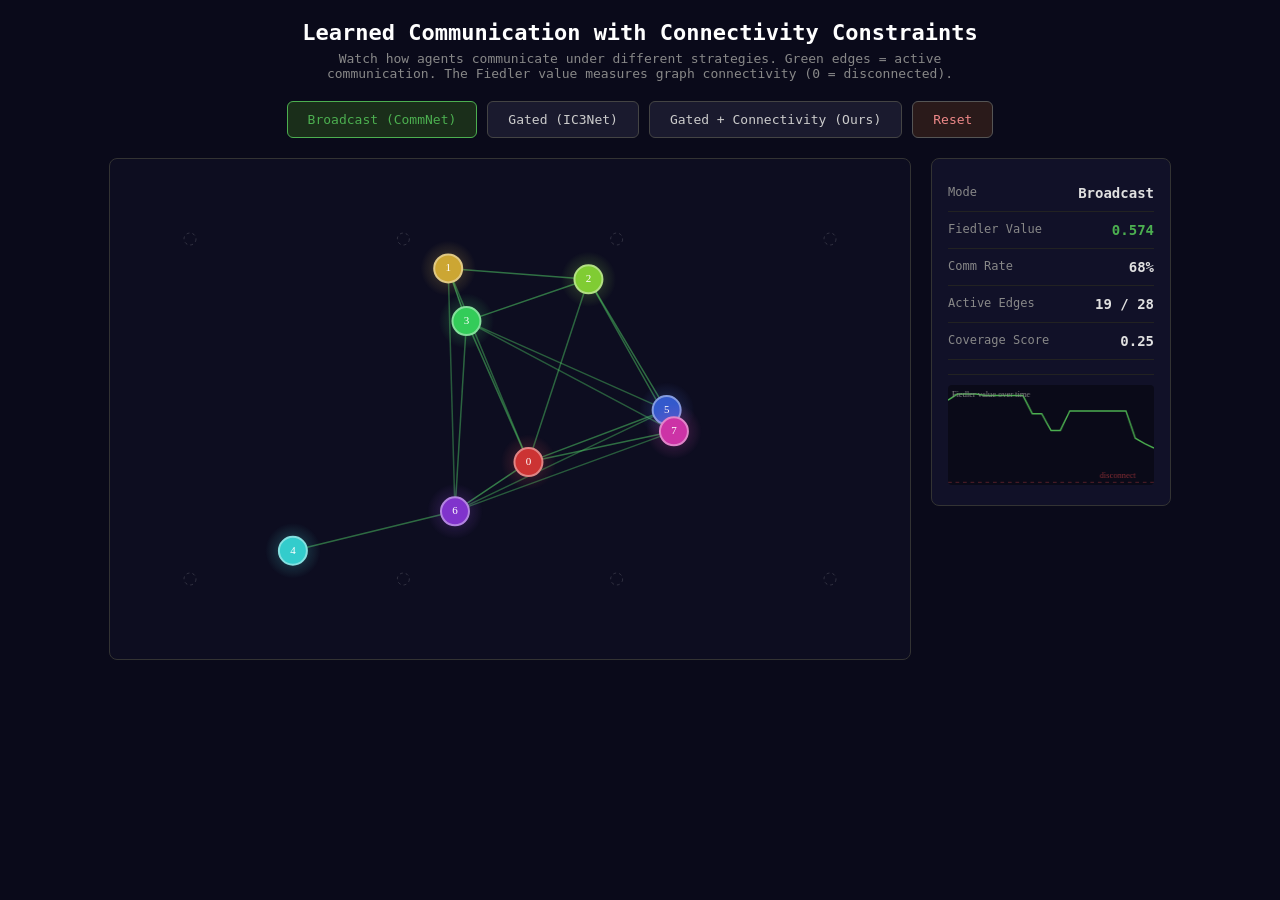
==== demo/index.html @ cccd9932 "Initial commit: graph utilities, communication modules, and interactive demo Core components: - Grap" ====
<!DOCTYPE html>
<html lang="en">
<head>
    <meta charset="UTF-8">
    <meta name="viewport" content="width=device-width, initial-scale=1.0">
    <title>MARL Communication Demo</title>
    <link rel="stylesheet" href="style.css">
</head>
<body>
    <div id="header">
        <h1>Learned Communication with Connectivity Constraints</h1>
        <p>Watch how agents communicate under different strategies. Green edges = active communication. The Fiedler value measures graph connectivity (0 = disconnected).</p>
    </div>

    <div id="controls">
        <button id="btn-broadcast" class="mode-btn active" onclick="setMode('broadcast')">Broadcast (CommNet)</button>
        <button id="btn-gated" class="mode-btn" onclick="setMode('gated')">Gated (IC3Net)</button>
        <button id="btn-ours" class="mode-btn" onclick="setMode('ours')">Gated + Connectivity (Ours)</button>
        <button id="btn-reset" class="reset-btn" onclick="resetAgents()">Reset</button>
    </div>

    <div id="main">
        <canvas id="canvas" width="800" height="500"></canvas>
        <div id="stats">
            <div class="stat">
                <span class="stat-label">Mode</span>
                <span class="stat-value" id="stat-mode">Broadcast</span>
            </div>
            <div class="stat">
                <span class="stat-label">Fiedler Value</span>
                <span class="stat-value" id="stat-fiedler">—</span>
            </div>
            <div class="stat">
                <span class="stat-label">Comm Rate</span>
                <span class="stat-value" id="stat-comm">—</span>
            </div>
            <div class="stat">
                <span class="stat-label">Active Edges</span>
                <span class="stat-value" id="stat-edges">—</span>
            </div>
            <div class="stat">
                <span class="stat-label">Coverage Score</span>
                <span class="stat-value" id="stat-coverage">—</span>
            </div>
            <div id="fiedler-history">
                <canvas id="fiedler-chart" width="220" height="100"></canvas>
            </div>
        </div>
    </div>

    <script src="main.js"></script>
</body>
</html>
---- demo/style.css ----
* {
    margin: 0;
    padding: 0;
    box-sizing: border-box;
}

body {
    background: #0a0a1a;
    color: #e0e0e0;
    font-family: 'Menlo', 'Consolas', monospace;
    padding: 20px;
}

#header {
    text-align: center;
    margin-bottom: 20px;
}

#header h1 {
    font-size: 22px;
    color: #ffffff;
    margin-bottom: 6px;
}

#header p {
    font-size: 13px;
    color: #888;
    max-width: 700px;
    margin: 0 auto;
}

#controls {
    display: flex;
    justify-content: center;
    gap: 10px;
    margin-bottom: 20px;
}

.mode-btn {
    padding: 10px 20px;
    border: 1px solid #444;
    background: #1a1a2e;
    color: #ccc;
    cursor: pointer;
    border-radius: 6px;
    font-family: inherit;
    font-size: 13px;
    transition: all 0.2s;
}

.mode-btn:hover {
    border-color: #666;
    background: #252540;
}

.mode-btn.active {
    border-color: #4CAF50;
    color: #4CAF50;
    background: #1a2e1a;
}

.reset-btn {
    padding: 10px 20px;
    border: 1px solid #555;
    background: #2a1a1a;
    color: #e88;
    cursor: pointer;
    border-radius: 6px;
    font-family: inherit;
    font-size: 13px;
}

.reset-btn:hover {
    background: #3a2020;
}

#main {
    display: flex;
    justify-content: center;
    gap: 20px;
    align-items: flex-start;
}

#canvas {
    border: 1px solid #333;
    border-radius: 8px;
    background: #0d0d20;
}

#stats {
    width: 240px;
    background: #111128;
    border: 1px solid #333;
    border-radius: 8px;
    padding: 16px;
}

.stat {
    display: flex;
    justify-content: space-between;
    padding: 10px 0;
    border-bottom: 1px solid #222;
}

.stat:last-of-type {
    border-bottom: none;
}

.stat-label {
    color: #888;
    font-size: 12px;
}

.stat-value {
    font-size: 14px;
    font-weight: bold;
}

#fiedler-history {
    margin-top: 14px;
    padding-top: 10px;
    border-top: 1px solid #222;
}

#fiedler-chart {
    width: 100%;
    height: 100px;
    border-radius: 4px;
    background: #0a0a18;
}
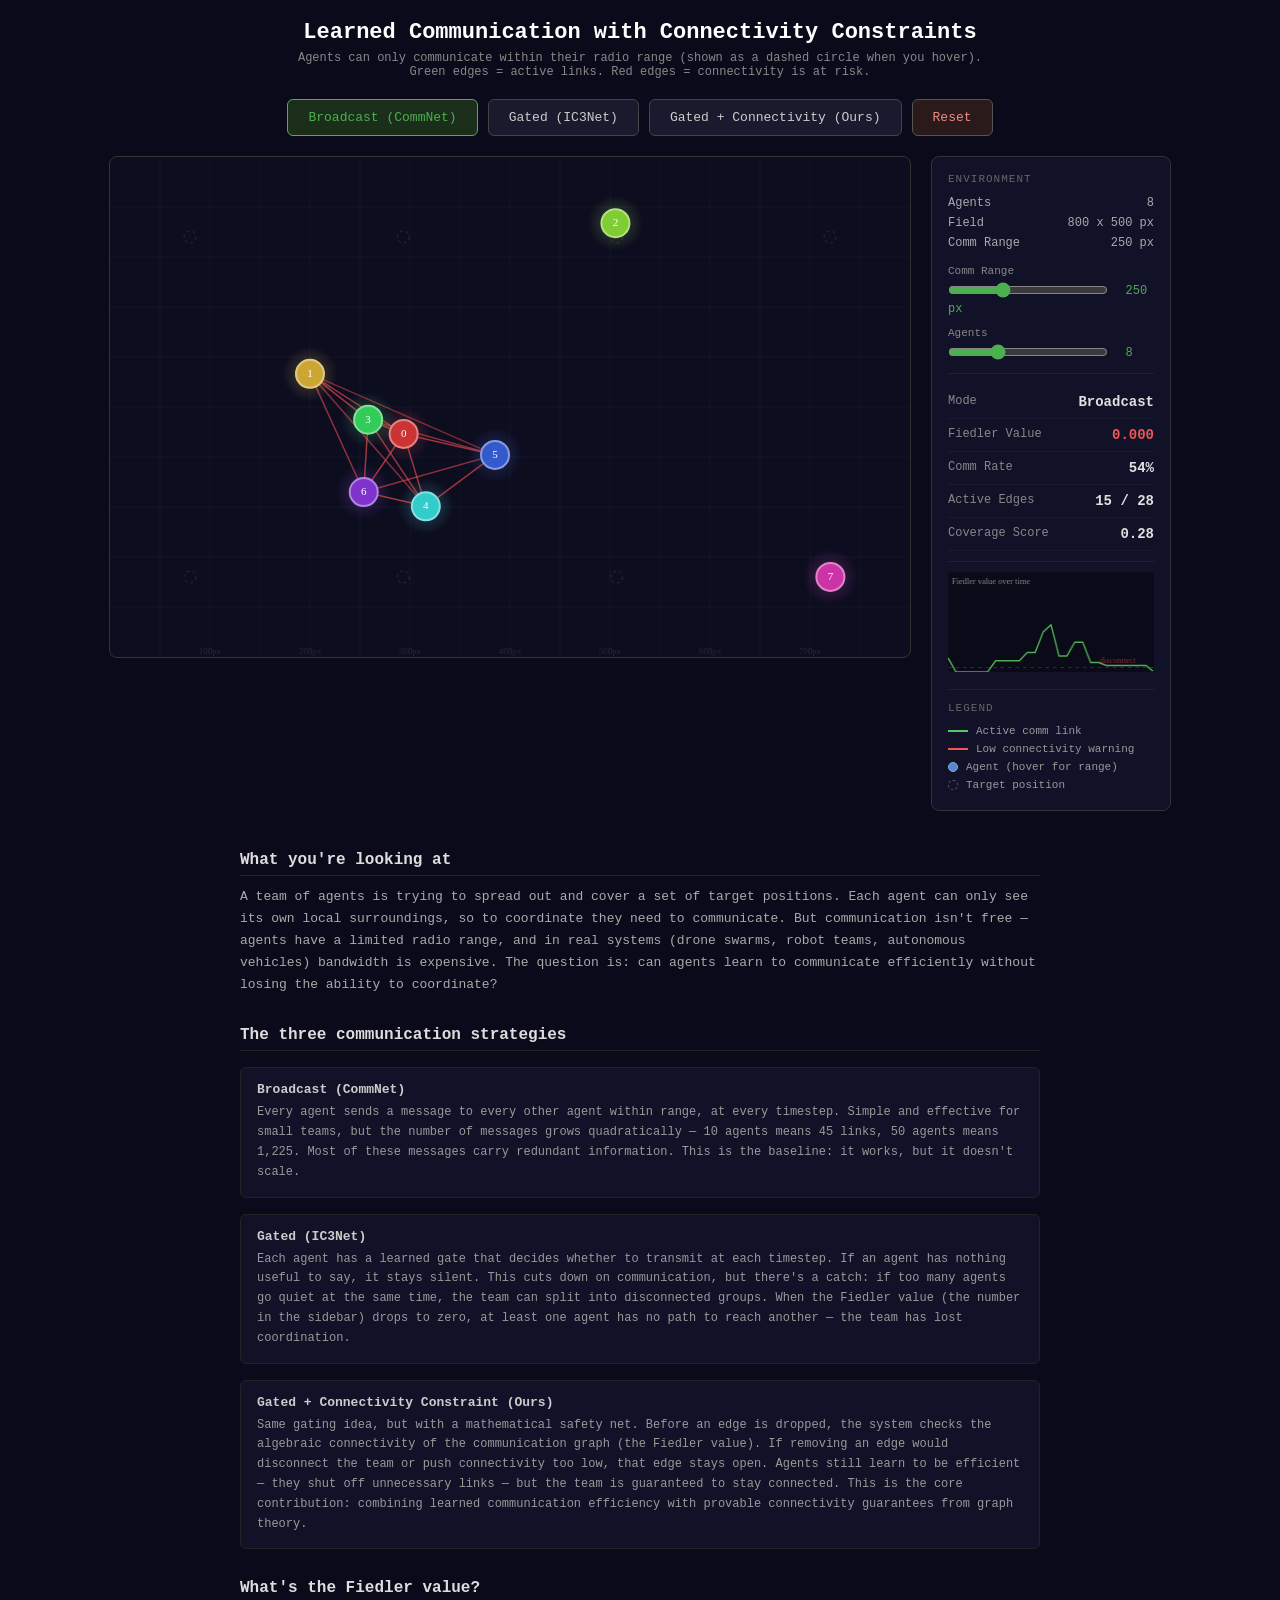
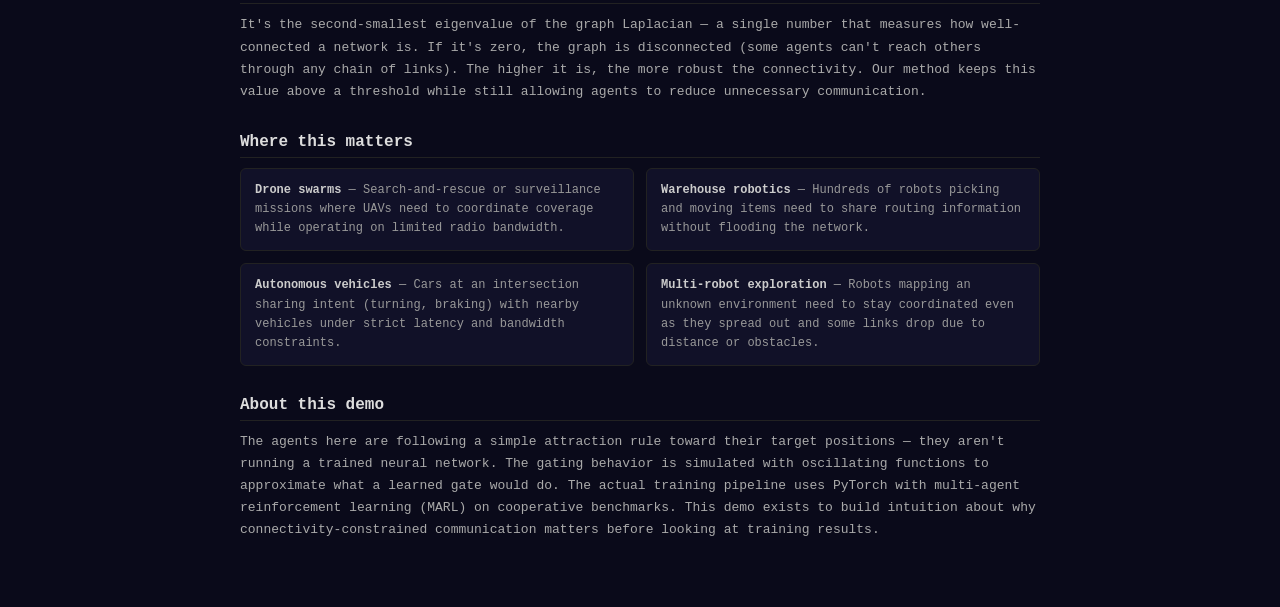
==== commit bea01bf1: "Add PPO training pipeline, MPE environment, results, and comprehensive README - PPO trainer with cen" ====
--- a/demo/index.html
+++ b/demo/index.html
@@ -9,7 +9,7 @@
 <body>
     <div id="header">
         <h1>Learned Communication with Connectivity Constraints</h1>
-        <p>Watch how agents communicate under different strategies. Green edges = active communication. The Fiedler value measures graph connectivity (0 = disconnected).</p>
+        <p>Agents can only communicate within their radio range (shown as a dashed circle when you hover). Green edges = active links. Red edges = connectivity is at risk.</p>
     </div>
 
     <div id="controls">
@@ -20,8 +20,37 @@
     </div>
 
     <div id="main">
-        <canvas id="canvas" width="800" height="500"></canvas>
+        <div id="canvas-container">
+            <canvas id="canvas" width="800" height="500"></canvas>
+        </div>
         <div id="stats">
+            <div id="env-info">
+                <div class="info-title">Environment</div>
+                <div class="info-row">
+                    <span>Agents</span><span id="info-agents">8</span>
+                </div>
+                <div class="info-row">
+                    <span>Field</span><span>800 x 500 px</span>
+                </div>
+                <div class="info-row">
+                    <span>Comm Range</span><span id="info-range">250 px</span>
+                </div>
+            </div>
+
+            <div class="slider-group">
+                <label for="range-slider">Comm Range</label>
+                <input type="range" id="range-slider" min="80" max="600" value="250" oninput="updateRange(this.value)">
+                <span id="range-value">250 px</span>
+            </div>
+
+            <div class="slider-group">
+                <label for="agent-slider">Agents</label>
+                <input type="range" id="agent-slider" min="3" max="20" value="8" oninput="updateAgentCount(this.value)">
+                <span id="agent-value">8</span>
+            </div>
+
+            <div class="divider"></div>
+
             <div class="stat">
                 <span class="stat-label">Mode</span>
                 <span class="stat-value" id="stat-mode">Broadcast</span>
@@ -45,6 +74,69 @@
             <div id="fiedler-history">
                 <canvas id="fiedler-chart" width="220" height="100"></canvas>
             </div>
+
+            <div class="divider"></div>
+            <div id="legend">
+                <div class="legend-title">Legend</div>
+                <div class="legend-item"><span class="legend-line green"></span> Active comm link</div>
+                <div class="legend-item"><span class="legend-line red"></span> Low connectivity warning</div>
+                <div class="legend-item"><span class="legend-circle"></span> Agent (hover for range)</div>
+                <div class="legend-item"><span class="legend-target"></span> Target position</div>
+            </div>
+        </div>
+    </div>
+
+    <div id="explainer">
+        <div class="section">
+            <h2>What you're looking at</h2>
+            <p>A team of agents is trying to spread out and cover a set of target positions. Each agent can only see its own local surroundings, so to coordinate they need to communicate. But communication isn't free — agents have a limited radio range, and in real systems (drone swarms, robot teams, autonomous vehicles) bandwidth is expensive. The question is: can agents learn to communicate efficiently without losing the ability to coordinate?</p>
+        </div>
+
+        <div class="section">
+            <h2>The three communication strategies</h2>
+
+            <div class="method">
+                <h3>Broadcast (CommNet)</h3>
+                <p>Every agent sends a message to every other agent within range, at every timestep. Simple and effective for small teams, but the number of messages grows quadratically — 10 agents means 45 links, 50 agents means 1,225. Most of these messages carry redundant information. This is the baseline: it works, but it doesn't scale.</p>
+            </div>
+
+            <div class="method">
+                <h3>Gated (IC3Net)</h3>
+                <p>Each agent has a learned gate that decides whether to transmit at each timestep. If an agent has nothing useful to say, it stays silent. This cuts down on communication, but there's a catch: if too many agents go quiet at the same time, the team can split into disconnected groups. When the Fiedler value (the number in the sidebar) drops to zero, at least one agent has no path to reach another — the team has lost coordination.</p>
+            </div>
+
+            <div class="method">
+                <h3>Gated + Connectivity Constraint (Ours)</h3>
+                <p>Same gating idea, but with a mathematical safety net. Before an edge is dropped, the system checks the algebraic connectivity of the communication graph (the Fiedler value). If removing an edge would disconnect the team or push connectivity too low, that edge stays open. Agents still learn to be efficient — they shut off unnecessary links — but the team is guaranteed to stay connected. This is the core contribution: combining learned communication efficiency with provable connectivity guarantees from graph theory.</p>
+            </div>
+        </div>
+
+        <div class="section">
+            <h2>What's the Fiedler value?</h2>
+            <p>It's the second-smallest eigenvalue of the graph Laplacian — a single number that measures how well-connected a network is. If it's zero, the graph is disconnected (some agents can't reach others through any chain of links). The higher it is, the more robust the connectivity. Our method keeps this value above a threshold while still allowing agents to reduce unnecessary communication.</p>
+        </div>
+
+        <div class="section">
+            <h2>Where this matters</h2>
+            <div class="use-cases">
+                <div class="use-case">
+                    <strong>Drone swarms</strong> — Search-and-rescue or surveillance missions where UAVs need to coordinate coverage while operating on limited radio bandwidth.
+                </div>
+                <div class="use-case">
+                    <strong>Warehouse robotics</strong> — Hundreds of robots picking and moving items need to share routing information without flooding the network.
+                </div>
+                <div class="use-case">
+                    <strong>Autonomous vehicles</strong> — Cars at an intersection sharing intent (turning, braking) with nearby vehicles under strict latency and bandwidth constraints.
+                </div>
+                <div class="use-case">
+                    <strong>Multi-robot exploration</strong> — Robots mapping an unknown environment need to stay coordinated even as they spread out and some links drop due to distance or obstacles.
+                </div>
+            </div>
+        </div>
+
+        <div class="section">
+            <h2>About this demo</h2>
+            <p>The agents here are following a simple attraction rule toward their target positions — they aren't running a trained neural network. The gating behavior is simulated with oscillating functions to approximate what a learned gate would do. The actual training pipeline uses PyTorch with multi-agent reinforcement learning (MARL) on cooperative benchmarks. This demo exists to build intuition about why connectivity-constrained communication matters before looking at training results.</p>
         </div>
     </div>
 
--- a/demo/style.css
+++ b/demo/style.css
@@ -23,7 +23,7 @@
 }
 
 #header p {
-    font-size: 13px;
+    font-size: 12px;
     color: #888;
     max-width: 700px;
     margin: 0 auto;
@@ -81,10 +81,15 @@
     align-items: flex-start;
 }
 
+#canvas-container {
+    position: relative;
+}
+
 #canvas {
     border: 1px solid #333;
     border-radius: 8px;
     background: #0d0d20;
+    cursor: crosshair;
 }
 
 #stats {
@@ -95,11 +100,60 @@
     padding: 16px;
 }
 
+#env-info {
+    margin-bottom: 12px;
+}
+
+.info-title, .legend-title {
+    font-size: 11px;
+    color: #666;
+    text-transform: uppercase;
+    letter-spacing: 1px;
+    margin-bottom: 8px;
+}
+
+.info-row {
+    display: flex;
+    justify-content: space-between;
+    font-size: 12px;
+    padding: 3px 0;
+    color: #aaa;
+}
+
+.slider-group {
+    margin-bottom: 10px;
+}
+
+.slider-group label {
+    display: block;
+    font-size: 11px;
+    color: #888;
+    margin-bottom: 4px;
+}
+
+.slider-group input[type="range"] {
+    width: 160px;
+    vertical-align: middle;
+    accent-color: #4CAF50;
+}
+
+.slider-group span {
+    font-size: 12px;
+    color: #4CAF50;
+    margin-left: 8px;
+}
+
+.divider {
+    height: 1px;
+    background: #222;
+    margin: 12px 0;
+}
+
 .stat {
     display: flex;
     justify-content: space-between;
-    padding: 10px 0;
-    border-bottom: 1px solid #222;
+    padding: 8px 0;
+    border-bottom: 1px solid #1a1a30;
 }
 
 .stat:last-of-type {
@@ -117,7 +171,7 @@
 }
 
 #fiedler-history {
-    margin-top: 14px;
+    margin-top: 10px;
     padding-top: 10px;
     border-top: 1px solid #222;
 }
@@ -128,3 +182,113 @@
     border-radius: 4px;
     background: #0a0a18;
 }
+
+#legend {
+    font-size: 11px;
+}
+
+.legend-item {
+    display: flex;
+    align-items: center;
+    gap: 8px;
+    padding: 3px 0;
+    color: #999;
+}
+
+.legend-line {
+    display: inline-block;
+    width: 20px;
+    height: 2px;
+}
+
+.legend-line.green {
+    background: #50c864;
+}
+
+.legend-line.red {
+    background: #e55;
+}
+
+.legend-circle {
+    display: inline-block;
+    width: 10px;
+    height: 10px;
+    border-radius: 50%;
+    background: #5588cc;
+    border: 1px solid #88aadd;
+}
+
+.legend-target {
+    display: inline-block;
+    width: 10px;
+    height: 10px;
+    border-radius: 50%;
+    border: 1px dashed rgba(255,255,255,0.3);
+}
+
+/* --- Explainer section --- */
+
+#explainer {
+    max-width: 820px;
+    margin: 40px auto 0;
+    padding: 0 10px;
+}
+
+#explainer .section {
+    margin-bottom: 30px;
+}
+
+#explainer h2 {
+    font-size: 16px;
+    color: #ddd;
+    margin-bottom: 10px;
+    padding-bottom: 6px;
+    border-bottom: 1px solid #222;
+}
+
+#explainer p {
+    font-size: 13px;
+    color: #aaa;
+    line-height: 1.7;
+}
+
+#explainer .method {
+    margin: 16px 0;
+    padding: 14px 16px;
+    background: #111128;
+    border: 1px solid #222;
+    border-radius: 6px;
+}
+
+#explainer .method h3 {
+    font-size: 13px;
+    color: #ccc;
+    margin-bottom: 6px;
+}
+
+#explainer .method p {
+    font-size: 12px;
+    color: #999;
+    line-height: 1.65;
+}
+
+.use-cases {
+    display: grid;
+    grid-template-columns: 1fr 1fr;
+    gap: 12px;
+    margin-top: 10px;
+}
+
+.use-case {
+    padding: 12px 14px;
+    background: #111128;
+    border: 1px solid #222;
+    border-radius: 6px;
+    font-size: 12px;
+    color: #999;
+    line-height: 1.6;
+}
+
+.use-case strong {
+    color: #ccc;
+}
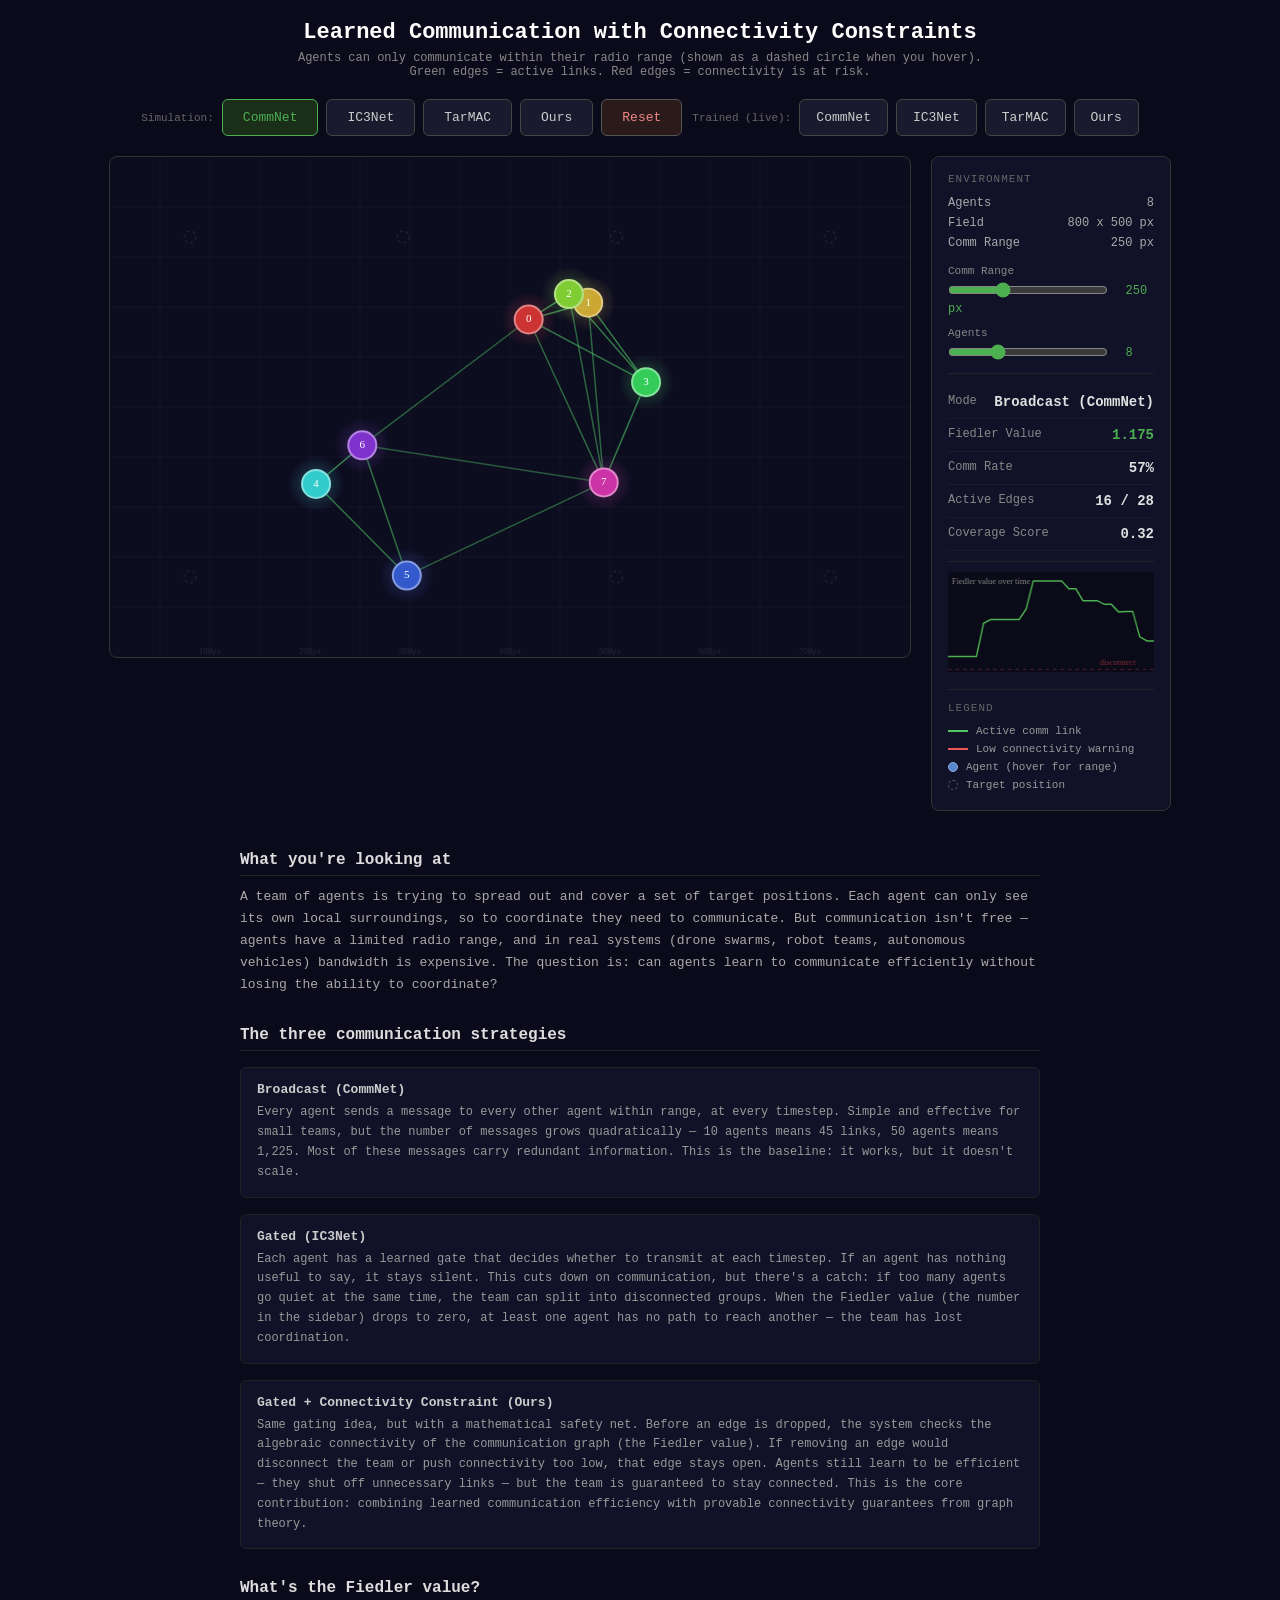
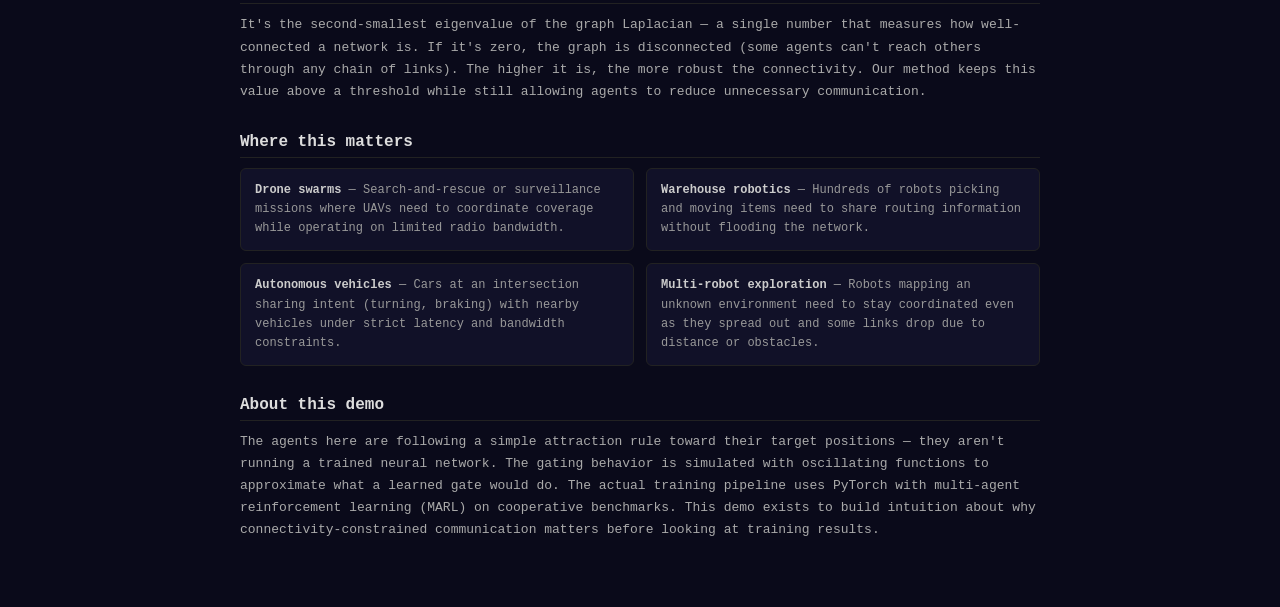
==== commit be82b096: "Final report, pursuit demo, live inference, updated figures (500k steps, 5 seeds) - Final paper (4 p" ====
--- a/demo/index.html
+++ b/demo/index.html
@@ -13,10 +13,21 @@
     </div>
 
     <div id="controls">
-        <button id="btn-broadcast" class="mode-btn active" onclick="setMode('broadcast')">Broadcast (CommNet)</button>
-        <button id="btn-gated" class="mode-btn" onclick="setMode('gated')">Gated (IC3Net)</button>
-        <button id="btn-ours" class="mode-btn" onclick="setMode('ours')">Gated + Connectivity (Ours)</button>
-        <button id="btn-reset" class="reset-btn" onclick="resetAgents()">Reset</button>
+        <div class="control-group">
+            <span class="control-label">Simulation:</span>
+            <button id="btn-broadcast" class="mode-btn active" onclick="setMode('broadcast')">CommNet</button>
+            <button id="btn-gated" class="mode-btn" onclick="setMode('gated')">IC3Net</button>
+            <button id="btn-tarmac-sim" class="mode-btn" onclick="setMode('tarmac_sim')">TarMAC</button>
+            <button id="btn-ours" class="mode-btn" onclick="setMode('ours')">Ours</button>
+            <button id="btn-reset" class="reset-btn" onclick="resetAgents()">Reset</button>
+        </div>
+        <div class="control-group">
+            <span class="control-label">Trained (live):</span>
+            <button id="btn-live-commnet" class="live-btn" onclick="startLive('commnet')">CommNet</button>
+            <button id="btn-live-ic3net" class="live-btn" onclick="startLive('ic3net')">IC3Net</button>
+            <button id="btn-live-tarmac" class="live-btn" onclick="startLive('tarmac')">TarMAC</button>
+            <button id="btn-live-gated_attn" class="live-btn" onclick="startLive('gated_attn')">Ours</button>
+        </div>
     </div>
 
     <div id="main">
@@ -140,6 +151,7 @@
         </div>
     </div>
 
+    <script src="nn.js"></script>
     <script src="main.js"></script>
 </body>
 </html>
--- a/demo/style.css
+++ b/demo/style.css
@@ -72,6 +72,64 @@
 
 .reset-btn:hover {
     background: #3a2020;
+}
+
+.control-group {
+    display: flex;
+    align-items: center;
+    gap: 8px;
+}
+
+.control-label {
+    font-size: 11px;
+    color: #666;
+    min-width: 60px;
+}
+
+.replay-btn {
+    padding: 10px 16px;
+    border: 1px solid #444;
+    background: #1a1a2e;
+    color: #ccc;
+    cursor: pointer;
+    border-radius: 6px;
+    font-family: inherit;
+    font-size: 13px;
+    transition: all 0.2s;
+}
+
+.replay-btn:hover {
+    border-color: #FF9800;
+    background: #2e2a1a;
+}
+
+.replay-btn.active {
+    border-color: #FF9800;
+    color: #FF9800;
+    background: #2e2a1a;
+}
+
+.live-btn {
+    padding: 10px 16px;
+    border: 1px solid #444;
+    background: #1a1a2e;
+    color: #ccc;
+    cursor: pointer;
+    border-radius: 6px;
+    font-family: inherit;
+    font-size: 13px;
+    transition: all 0.2s;
+}
+
+.live-btn:hover {
+    border-color: #00BCD4;
+    background: #1a2a2e;
+}
+
+.live-btn.active {
+    border-color: #00BCD4;
+    color: #00BCD4;
+    background: #1a2a2e;
 }
 
 #main {
